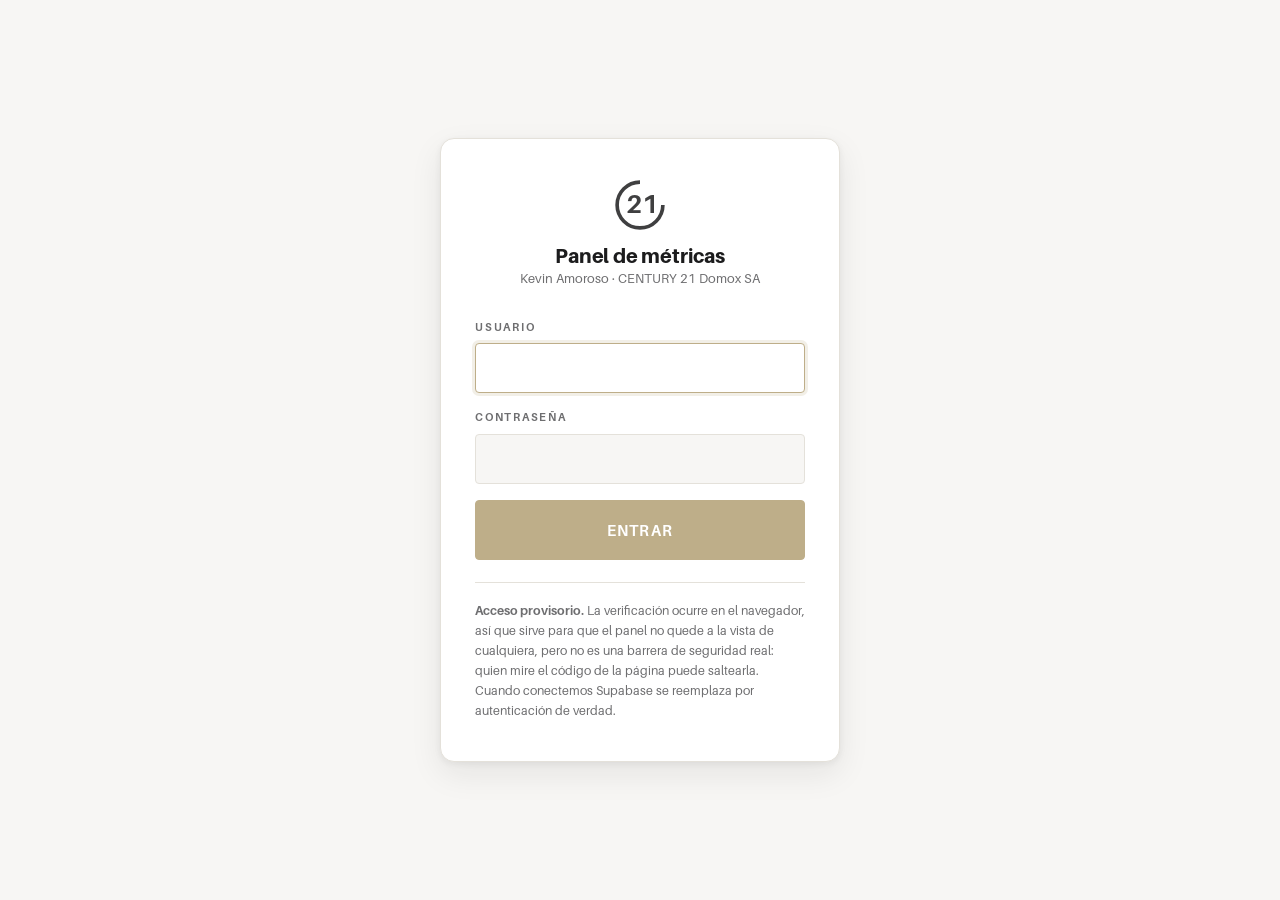
==== admin.html @ 59f3fb99 "Vaciar el catalogo y agregar el panel de metricas en la ruta admin - PROPIEDADES queda vacio, con un" ====
<!DOCTYPE html>
<html lang="es-AR">
<head>
<meta charset="utf-8">
<meta name="viewport" content="width=device-width, initial-scale=1">
<title>Panel de métricas — Kevin Amoroso | CENTURY 21 Domox</title>
<meta name="robots" content="noindex, nofollow">
<meta name="theme-color" content="#3F3F40">
<link rel="icon" href="assets/img/isotipo.svg" type="image/svg+xml">
<link rel="stylesheet" href="assets/css/styles.css">
<link rel="stylesheet" href="assets/css/admin.css">
</head>
<body class="admin">

<!-- ================================================================ ACCESO -->
<div class="acceso" id="acceso">
  <div class="acceso__caja">
    <div class="acceso__marca">
      <svg class="marca__sello" viewBox="0 0 100 100" aria-hidden="true">
        <path d="M50 6a44 44 0 1 0 44 44" fill="none" stroke="currentColor" stroke-width="7"/>
        <text x="53" y="66" font-size="50" font-weight="700" fill="currentColor" text-anchor="middle">21</text>
      </svg>
      <div>
        <h1>Panel de métricas</h1>
        <p>Kevin Amoroso · CENTURY 21 Domox SA</p>
      </div>
    </div>

    <form id="form-acceso" autocomplete="off">
      <div class="campo">
        <label for="usuario">Usuario</label>
        <input id="usuario" name="usuario" type="text" required autocomplete="username">
      </div>
      <div class="campo">
        <label for="clave">Contraseña</label>
        <input id="clave" name="clave" type="password" required autocomplete="current-password">
      </div>
      <p class="acceso__error" id="acceso-error" hidden></p>
      <button class="btn btn--bloque btn--grande" type="submit">Entrar</button>
    </form>

    <p class="acceso__nota">
      <strong>Acceso provisorio.</strong> La verificación ocurre en el navegador, así que
      sirve para que el panel no quede a la vista de cualquiera, pero no es una barrera
      de seguridad real: quien mire el código de la página puede saltearla. Cuando
      conectemos Supabase se reemplaza por autenticación de verdad.
    </p>
  </div>
</div>

<!-- ================================================================= PANEL -->
<div class="panel" id="panel">

  <div class="panel__barra">
    <div class="contenedor">
      <svg class="marca__sello" viewBox="0 0 100 100" aria-hidden="true">
        <path d="M50 6a44 44 0 1 0 44 44" fill="none" stroke="currentColor" stroke-width="7"/>
        <text x="53" y="66" font-size="50" font-weight="700" fill="currentColor" text-anchor="middle">21</text>
      </svg>
      <div class="panel__titulo">
        <span>CENTURY 21 Domox SA</span>
        Panel de métricas
      </div>

      <div class="panel__acciones">
        <select id="rango" aria-label="Período">
          <option value="7">Últimos 7 días</option>
          <option value="30" selected>Últimos 30 días</option>
          <option value="90">Últimos 90 días</option>
          <option value="0">Todo el histórico</option>
        </select>
        <button class="btn btn--linea" type="button" id="btn-refrescar">Refrescar</button>
        <button class="btn btn--linea" type="button" id="btn-csv">Exportar CSV</button>
        <button class="btn btn--oscuro" type="button" id="btn-salir">Salir</button>
      </div>
    </div>
  </div>

  <div class="contenedor panel__cuerpo">

    <div id="aviso-modo"></div>

    <div class="panel__seccion" style="margin-top:26px">
      <h2>Resumen del período</h2>
      <div class="kpis" id="kpis"></div>
    </div>

    <div class="panel__seccion">
      <h2>Visitas por día</h2>
      <div class="grafico"><div id="grafico"></div></div>
    </div>

    <div class="panel__seccion">
      <h2>Propiedades más vistas</h2>
      <div class="tabla-caja" id="tabla-propiedades"></div>
    </div>

    <div class="panel__seccion">
      <h2>Páginas más visitadas</h2>
      <div class="tabla-caja" id="tabla-paginas"></div>
    </div>

    <div class="panel__seccion">
      <h2>De dónde llegan</h2>
      <div class="tabla-caja" id="tabla-origen"></div>
    </div>

    <div class="panel__seccion">
      <h2>Últimos movimientos</h2>
      <div class="tabla-caja" id="tabla-eventos"></div>
    </div>

    <div class="panel__pie">
      <span id="pie-info">—</span>
      <button class="btn btn--linea" type="button" id="btn-borrar" style="padding:8px 14px;font-size:11px">Borrar datos locales</button>
    </div>

  </div>
</div>

<script src="assets/js/analytics.js"></script>
<script src="assets/js/admin.js"></script>
</body>
</html>
---- assets/css/styles.css ----
/* ==========================================================================
   Kevin Amoroso · CENTURY 21 Domox SA
   Sistema visual basado en el BrandBook "Identidad Visual Redes"
   Paleta: #BEAE89 (oro) · #3F3F40 (grafito) · #FFFFFF
   Tipografía: Aileron
   ========================================================================== */

/* ---------- Fuentes ---------- */
@font-face { font-family: 'Aileron'; src: url('../fonts/Aileron-Light.woff') format('woff');    font-weight: 300; font-style: normal; font-display: swap; }
@font-face { font-family: 'Aileron'; src: url('../fonts/Aileron-Regular.woff') format('woff');  font-weight: 400; font-style: normal; font-display: swap; }
@font-face { font-family: 'Aileron'; src: url('../fonts/Aileron-SemiBold.woff') format('woff'); font-weight: 600; font-style: normal; font-display: swap; }
@font-face { font-family: 'Aileron'; src: url('../fonts/Aileron-Bold.woff') format('woff');     font-weight: 700; font-style: normal; font-display: swap; }
@font-face { font-family: 'Aileron'; src: url('../fonts/Aileron-Heavy.woff') format('woff');    font-weight: 800; font-style: normal; font-display: swap; }
@font-face { font-family: 'Aileron'; src: url('../fonts/Aileron-Black.woff') format('woff');    font-weight: 900; font-style: normal; font-display: swap; }

/* ---------- Tokens ---------- */
:root {
  --oro:        #BEAE89;
  --oro-osc:    #A2916B;
  --oro-claro:  #D9CEB4;
  --oro-tinte:  #F2EDE3;
  --grafito:    #3F3F40;
  --grafito-2:  #2B2B2C;
  --tinta:      #1C1C1D;
  --gris:       #6E6E70;
  --gris-claro: #A9A9AB;
  --linea:      #E4E1DA;
  --hueso:      #F7F6F4;
  --blanco:     #FFFFFF;

  --fuente: 'Aileron', 'Helvetica Neue', Helvetica, Arial, sans-serif;

  --radio:    4px;
  --radio-md: 8px;
  --radio-lg: 14px;

  --sombra-s: 0 1px 2px rgba(28,28,29,.05), 0 2px 8px rgba(28,28,29,.05);
  --sombra-m: 0 2px 6px rgba(28,28,29,.06), 0 12px 32px rgba(28,28,29,.08);
  --sombra-l: 0 8px 20px rgba(28,28,29,.10), 0 30px 60px rgba(28,28,29,.12);

  --ancho: 1240px;
  --header-h: 84px;
  --ease: cubic-bezier(.22,.61,.36,1);
}

/* ---------- Reset ---------- */
*, *::before, *::after { box-sizing: border-box; }
* { margin: 0; }
html { -webkit-text-size-adjust: 100%; scroll-behavior: smooth; scroll-padding-top: calc(var(--header-h) + 16px); }
body {
  font-family: var(--fuente);
  font-weight: 400;
  font-size: 16px;
  line-height: 1.6;
  color: var(--grafito);
  background: var(--blanco);
  -webkit-font-smoothing: antialiased;
  text-rendering: optimizeLegibility;
}
img, svg, video { display: block; max-width: 100%; }
img { height: auto; }
a { color: inherit; text-decoration: none; }
button, input, select, textarea { font: inherit; color: inherit; }
button { background: none; border: 0; cursor: pointer; }
ul, ol { list-style: none; padding: 0; }
h1, h2, h3, h4 { line-height: 1.12; letter-spacing: -.02em; color: var(--tinta); font-weight: 800; }
:focus-visible { outline: 2px solid var(--oro-osc); outline-offset: 3px; border-radius: 2px; }
::selection { background: var(--oro); color: #fff; }

/* ---------- Utilidades ---------- */
.contenedor { width: 100%; max-width: var(--ancho); margin-inline: auto; padding-inline: 24px; }
.seccion { padding-block: clamp(64px, 8vw, 112px); }
.seccion--hueso { background: var(--hueso); }
.seccion--tinta { background: var(--grafito); color: #E9E7E2; }
.seccion--tinta h2, .seccion--tinta h3 { color: #fff; }
.centro { text-align: center; }
.oculto-visual {
  position: absolute; width: 1px; height: 1px; padding: 0; overflow: hidden;
  clip: rect(0,0,0,0); white-space: nowrap; border: 0;
}

.eyebrow {
  display: inline-flex; align-items: center; gap: 10px;
  font-size: 12px; font-weight: 700; letter-spacing: .22em; text-transform: uppercase;
  color: var(--oro-osc); margin-bottom: 18px;
}
.eyebrow::before { content: ""; width: 26px; height: 1px; background: var(--oro); }
.seccion--tinta .eyebrow { color: var(--oro); }

.titulo-seccion { font-size: clamp(30px, 4vw, 46px); font-weight: 800; }
.titulo-seccion em { font-style: normal; color: var(--oro-osc); }
.bajada { margin-top: 16px; max-width: 62ch; color: var(--gris); font-size: 17px; }
.seccion--tinta .bajada { color: #B8B5AE; }
.centro .bajada { margin-inline: auto; }

.cabecera-seccion { margin-bottom: 48px; }
.cabecera-seccion--fila { display: flex; align-items: flex-end; justify-content: space-between; gap: 32px; flex-wrap: wrap; }

/* ---------- Botones ---------- */
.btn {
  --btn-bg: var(--oro); --btn-fg: #fff; --btn-bd: var(--oro);
  display: inline-flex; align-items: center; justify-content: center; gap: 10px;
  padding: 14px 26px; border: 1px solid var(--btn-bd); background: var(--btn-bg); color: var(--btn-fg);
  font-size: 14px; font-weight: 700; letter-spacing: .08em; text-transform: uppercase;
  border-radius: var(--radio); cursor: pointer;
  transition: background .25s var(--ease), color .25s var(--ease), border-color .25s var(--ease), transform .2s var(--ease);
}
.btn:hover { transform: translateY(-2px); --btn-bg: var(--oro-osc); --btn-bd: var(--oro-osc); }
.btn:active { transform: translateY(0); }
.btn--oscuro  { --btn-bg: var(--grafito); --btn-bd: var(--grafito); }
.btn--oscuro:hover { --btn-bg: var(--tinta); --btn-bd: var(--tinta); }
.btn--linea   { --btn-bg: transparent; --btn-fg: var(--grafito); --btn-bd: var(--linea); }
.btn--linea:hover { --btn-bg: var(--grafito); --btn-fg: #fff; --btn-bd: var(--grafito); }
.btn--fantasma { --btn-bg: rgba(255,255,255,.10); --btn-fg: #fff; --btn-bd: rgba(255,255,255,.55); backdrop-filter: blur(8px); }
.btn--fantasma:hover { --btn-bg: #fff; --btn-fg: var(--tinta); --btn-bd: #fff; }
.btn--bloque { width: 100%; }
.btn--grande { padding: 17px 34px; font-size: 15px; }

.enlace-flecha {
  display: inline-flex; align-items: center; gap: 8px;
  font-size: 13px; font-weight: 700; letter-spacing: .12em; text-transform: uppercase; color: var(--oro-osc);
  border-bottom: 1px solid transparent; padding-bottom: 3px; transition: border-color .25s var(--ease), gap .25s var(--ease);
}
.enlace-flecha:hover { border-color: var(--oro); gap: 14px; }

/* ---------- Marca ---------- */
.marca { display: inline-flex; align-items: center; gap: 14px; }
.marca__sello { width: 40px; height: 40px; color: var(--grafito); flex: none; }
.marca__texto { display: grid; gap: 2px; }
.marca__c21 { font-size: 17px; font-weight: 700; letter-spacing: .22em; line-height: 1; color: var(--grafito); }
.marca__sub  { font-size: 10.5px; font-weight: 600; letter-spacing: .16em; line-height: 1; color: var(--oro-osc); text-transform: uppercase; }

/* ---------- Header ---------- */
.header {
  position: fixed; inset: 0 0 auto 0; z-index: 100; height: var(--header-h);
  display: flex; align-items: center;
  background: transparent;
  transition: background .35s var(--ease), box-shadow .35s var(--ease), height .35s var(--ease);
}
.header__inner { display: flex; align-items: center; gap: 32px; width: 100%; max-width: var(--ancho); margin-inline: auto; padding-inline: 24px; }
.header__nav { margin-left: auto; display: flex; align-items: center; gap: 34px; }
.header__nav a {
  position: relative; font-size: 14px; font-weight: 600; letter-spacing: .04em; color: var(--grafito); padding-block: 6px;
}
.header__nav a::after {
  content: ""; position: absolute; left: 0; bottom: 0; width: 100%; height: 1.5px; background: var(--oro);
  transform: scaleX(0); transform-origin: right; transition: transform .3s var(--ease);
}
.header__nav a:hover::after, .header__nav a[aria-current="page"]::after { transform: scaleX(1); transform-origin: left; }
.header__acciones { display: flex; align-items: center; gap: 14px; }

/* Estado transparente sobre hero oscuro */
.header--sobre-hero:not(.header--fijo) .marca__sello,
.header--sobre-hero:not(.header--fijo) .marca__c21,
.header--sobre-hero:not(.header--fijo) .header__nav a { color: #fff; }
.header--sobre-hero:not(.header--fijo) .marca__sub { color: var(--oro-claro); }
.header--sobre-hero:not(.header--fijo) .btn--linea { --btn-fg: #fff; --btn-bd: rgba(255,255,255,.5); }
.header--sobre-hero:not(.header--fijo) .hamburguesa span { background: #fff; }

.header--fijo { background: rgba(255,255,255,.94); backdrop-filter: blur(14px); box-shadow: 0 1px 0 var(--linea), 0 6px 28px rgba(28,28,29,.06); height: 70px; }
.header:not(.header--sobre-hero) { background: rgba(255,255,255,.94); backdrop-filter: blur(14px); box-shadow: 0 1px 0 var(--linea); }

.hamburguesa { display: none; width: 42px; height: 42px; flex-direction: column; justify-content: center; gap: 5px; padding: 0 8px; }
.hamburguesa span { display: block; height: 2px; background: var(--grafito); border-radius: 2px; transition: transform .3s var(--ease), opacity .2s; }
.hamburguesa[aria-expanded="true"] span:nth-child(1) { transform: translateY(7px) rotate(45deg); }
.hamburguesa[aria-expanded="true"] span:nth-child(2) { opacity: 0; }
.hamburguesa[aria-expanded="true"] span:nth-child(3) { transform: translateY(-7px) rotate(-45deg); }

/* ---------- Hero ---------- */
.hero { position: relative; min-height: min(92vh, 860px); display: flex; align-items: center; padding-top: var(--header-h); overflow: hidden; }
.hero__fondo { position: absolute; inset: 0; z-index: -2; }
.hero__fondo img { width: 100%; height: 100%; object-fit: cover; }
.hero::after {
  content: ""; position: absolute; inset: 0; z-index: -1;
  background: linear-gradient(100deg, rgba(28,28,29,.86) 0%, rgba(28,28,29,.68) 42%, rgba(28,28,29,.30) 100%);
}
.hero__inner { position: relative; width: 100%; padding-block: 90px 70px; }
.hero__contenido { max-width: 720px; color: #fff; }
.hero__eyebrow { color: var(--oro-claro); }
.hero__eyebrow::before { background: var(--oro-claro); }
.hero h1 { color: #fff; font-size: clamp(38px, 6vw, 68px); font-weight: 800; letter-spacing: -.03em; }
.hero h1 em { font-style: normal; color: var(--oro-claro); }
.hero__texto { margin-top: 22px; font-size: clamp(17px, 1.6vw, 20px); color: rgba(255,255,255,.84); max-width: 56ch; font-weight: 300; }
.hero__acciones { margin-top: 38px; display: flex; gap: 14px; flex-wrap: wrap; }
.hero__metricas { margin-top: 56px; display: flex; gap: 44px; flex-wrap: wrap; }
.hero__metrica strong { display: block; font-size: 32px; font-weight: 800; color: #fff; line-height: 1.1; }
.hero__metrica span { font-size: 12px; letter-spacing: .14em; text-transform: uppercase; color: rgba(255,255,255,.6); }

.hero--compacto { min-height: 0; }
.hero--compacto .hero__inner { padding-block: 96px 76px; }
.hero--compacto h1 { font-size: clamp(32px, 4.6vw, 52px); }

/* ---------- Buscador ---------- */
.buscador {
  position: relative; z-index: 5; margin-top: -60px;
  background: #fff; border: 1px solid var(--linea); border-radius: var(--radio-lg);
  box-shadow: var(--sombra-l); padding: 26px;
}
.buscador__grid { display: grid; grid-template-columns: repeat(4, 1fr) auto; gap: 16px; align-items: end; }
.campo { display: grid; gap: 7px; min-width: 0; }
.campo > label { font-size: 11px; font-weight: 700; letter-spacing: .16em; text-transform: uppercase; color: var(--gris); }
.campo select, .campo input, .campo textarea {
  width: 100%; padding: 12px 14px; background: var(--hueso);
  border: 1px solid var(--linea); border-radius: var(--radio); font-size: 15px; color: var(--tinta);
  transition: border-color .2s var(--ease), background .2s var(--ease), box-shadow .2s var(--ease);
}
.campo textarea { resize: vertical; min-height: 130px; }
.campo select {
  appearance: none; cursor: pointer; padding-right: 38px;
  background-image: url("data:image/svg+xml,%3Csvg xmlns='http://www.w3.org/2000/svg' viewBox='0 0 12 8' fill='none' stroke='%236E6E70' stroke-width='1.6'%3E%3Cpath d='M1 1.5 6 6.5l5-5'/%3E%3C/svg%3E");
  background-repeat: no-repeat; background-position: right 14px center; background-size: 12px;
}
.campo :is(select, input, textarea):focus {
  outline: none; border-color: var(--oro); background: #fff; box-shadow: 0 0 0 3px rgba(190,174,137,.20);
}
.campo--check { display: flex; align-items: flex-start; gap: 10px; }
.campo--check input { width: auto; accent-color: var(--oro-osc); margin-top: 4px; }
.campo--check label { font-size: 13px; color: var(--gris); letter-spacing: 0; text-transform: none; font-weight: 400; }

/* ---------- Grillas ---------- */
/* minmax(0,1fr) evita que el contenido con palabras largas (mails, URLs)
   estire la columna más allá del contenedor y genere scroll horizontal. */
.grilla { display: grid; gap: 28px; }
.grilla--2 { grid-template-columns: repeat(2, minmax(0, 1fr)); }
.grilla--3 { grid-template-columns: repeat(3, minmax(0, 1fr)); }
.grilla--4 { grid-template-columns: repeat(4, minmax(0, 1fr)); }

/* ---------- Tarjeta de propiedad ---------- */
.propiedad {
  display: flex; flex-direction: column; background: #fff;
  border: 1px solid var(--linea); border-radius: var(--radio-md); overflow: hidden;
  transition: transform .35s var(--ease), box-shadow .35s var(--ease), border-color .35s var(--ease);
}
.propiedad:hover { transform: translateY(-6px); box-shadow: var(--sombra-m); border-color: var(--oro-claro); }
.propiedad__media { position: relative; aspect-ratio: 4 / 3; overflow: hidden; background: var(--oro-tinte); }
.propiedad__media img { width: 100%; height: 100%; object-fit: cover; transition: transform .7s var(--ease); }
.propiedad:hover .propiedad__media img { transform: scale(1.06); }
.propiedad__etiquetas { position: absolute; top: 14px; left: 14px; display: flex; gap: 8px; flex-wrap: wrap; }
.etiqueta {
  padding: 6px 11px; font-size: 10.5px; font-weight: 700; letter-spacing: .14em; text-transform: uppercase;
  background: rgba(255,255,255,.94); color: var(--grafito); border-radius: 3px; backdrop-filter: blur(6px);
}
.etiqueta--oro    { background: var(--oro); color: #fff; }
.etiqueta--tinta  { background: var(--grafito); color: #fff; }
.propiedad__fav {
  position: absolute; top: 12px; right: 12px; width: 38px; height: 38px; display: grid; place-items: center;
  background: rgba(255,255,255,.92); border-radius: 50%; color: var(--grafito); backdrop-filter: blur(6px);
  transition: color .2s var(--ease), transform .2s var(--ease);
}
.propiedad__fav:hover { transform: scale(1.08); color: var(--oro-osc); }
.propiedad__fav[aria-pressed="true"] { color: #C0392B; }
.propiedad__fav[aria-pressed="true"] svg { fill: currentColor; }
.propiedad__cuerpo { padding: 22px; display: flex; flex-direction: column; gap: 12px; flex: 1; }
.propiedad__precio { font-size: 25px; font-weight: 800; color: var(--tinta); letter-spacing: -.02em; }
.propiedad__precio small { font-size: 13px; font-weight: 600; color: var(--gris); letter-spacing: .06em; }
.propiedad__titulo { font-size: 16.5px; font-weight: 600; line-height: 1.4; color: var(--grafito); }
.propiedad__ubicacion { display: flex; align-items: center; gap: 7px; font-size: 14px; color: var(--gris); }
.propiedad__ubicacion svg { width: 15px; height: 15px; color: var(--oro-osc); flex: none; }
.propiedad__specs {
  margin-top: auto; padding-top: 16px; border-top: 1px solid var(--linea);
  display: flex; gap: 18px; flex-wrap: wrap; font-size: 13.5px; color: var(--gris);
}
.propiedad__specs li { display: flex; align-items: center; gap: 6px; }
.propiedad__specs svg { width: 16px; height: 16px; color: var(--oro-osc); flex: none; }

/* ---------- Tarjetas genéricas ---------- */
.tarjeta { background: #fff; border: 1px solid var(--linea); border-radius: var(--radio-md); padding: 32px; height: 100%; }
.tarjeta--hueso { background: var(--hueso); }
.tarjeta__icono {
  width: 52px; height: 52px; display: grid; place-items: center; margin-bottom: 20px;
  background: var(--oro-tinte); color: var(--oro-osc); border-radius: var(--radio);
}
.tarjeta__icono svg { width: 26px; height: 26px; }
.tarjeta h3 { font-size: 19px; font-weight: 700; margin-bottom: 10px; }
.tarjeta p { color: var(--gris); font-size: 15px; }

/* Paso numerado */
.paso { position: relative; padding-left: 74px; }
.paso__n {
  position: absolute; left: 0; top: 0; width: 54px; height: 54px; display: grid; place-items: center;
  border: 1px solid var(--oro); color: var(--oro-osc); border-radius: 50%;
  font-size: 18px; font-weight: 800;
}
.paso h3 { font-size: 19px; margin-bottom: 8px; }
.paso p { color: var(--gris); font-size: 15px; }
.seccion--tinta .paso p { color: #B8B5AE; }
.seccion--tinta .paso__n { border-color: var(--oro); color: var(--oro); }

/* Categorías */
.categoria {
  display: flex; flex-direction: column; align-items: center; justify-content: center; gap: 12px;
  padding: 30px 16px; background: #fff; border: 1px solid var(--linea); border-radius: var(--radio-md);
  text-align: center; transition: all .3s var(--ease);
}
.categoria:hover { border-color: var(--oro); background: var(--oro-tinte); transform: translateY(-4px); }
.categoria svg { width: 32px; height: 32px; color: var(--oro-osc); }
.categoria span { font-size: 12px; font-weight: 700; letter-spacing: .12em; text-transform: uppercase; color: var(--grafito); }
.categoria small { font-size: 12px; color: var(--gris-claro); letter-spacing: 0; text-transform: none; }

/* Zonas */
.zona { position: relative; display: block; border-radius: var(--radio-md); overflow: hidden; aspect-ratio: 3 / 4; }
.zona img { width: 100%; height: 100%; object-fit: cover; transition: transform .8s var(--ease); }
.zona:hover img { transform: scale(1.07); }
.zona::after { content: ""; position: absolute; inset: 0; background: linear-gradient(to top, rgba(28,28,29,.82) 0%, rgba(28,28,29,.10) 55%, transparent 100%); }
.zona__texto { position: absolute; left: 20px; right: 20px; bottom: 20px; z-index: 2; color: #fff; }
.zona__texto strong { display: block; font-size: 19px; font-weight: 700; }
.zona__texto span { font-size: 13px; color: rgba(255,255,255,.72); }

/* Estadísticas */
.stat { padding: 28px; background: #fff; border: 1px solid var(--linea); border-radius: var(--radio-md); }
.stat strong { display: block; font-size: clamp(30px, 3.4vw, 42px); font-weight: 800; color: var(--tinta); letter-spacing: -.03em; line-height: 1.05; }
.stat span { display: block; margin-top: 8px; font-size: 13px; font-weight: 600; letter-spacing: .1em; text-transform: uppercase; color: var(--grafito); }
.stat small { display: block; margin-top: 6px; font-size: 13px; color: var(--gris); }
.stat small.sube { color: #2E7D4F; font-weight: 600; }

/* ---------- Perfil del asesor ---------- */
.perfil { display: grid; grid-template-columns: minmax(0,.85fr) minmax(0,1fr); gap: clamp(36px, 6vw, 80px); align-items: center; }
.perfil__foto { position: relative; }
.perfil__foto img { width: 100%; aspect-ratio: 4 / 5; object-fit: cover; border-radius: var(--radio-md); }
.perfil__foto::before {
  content: ""; position: absolute; inset: 22px -22px -22px 22px; border: 1px solid var(--oro); border-radius: var(--radio-md); z-index: -1;
}
.perfil__firma { margin-top: 26px; display: flex; align-items: center; gap: 16px; padding-top: 26px; border-top: 1px solid var(--linea); }
.perfil__firma .marca__sello { width: 46px; height: 46px; color: var(--oro-osc); }
.perfil__firma p { font-size: 14px; color: var(--gris); }
.perfil__firma strong { display: block; color: var(--tinta); font-size: 15px; }
.lista-check { display: grid; gap: 14px; margin-top: 28px; }
.lista-check li { display: flex; gap: 12px; align-items: flex-start; font-size: 15.5px; color: var(--gris); }
.lista-check svg { width: 20px; height: 20px; color: var(--oro-osc); flex: none; margin-top: 2px; }

/* ---------- Testimonios ---------- */
.testimonio { background: #fff; border: 1px solid var(--linea); border-radius: var(--radio-md); padding: 32px; height: 100%; display: flex; flex-direction: column; gap: 18px; }
.testimonio__estrellas { display: flex; gap: 3px; color: var(--oro); }
.testimonio__estrellas svg { width: 17px; height: 17px; }
.testimonio blockquote { font-size: 16px; line-height: 1.65; color: var(--grafito); flex: 1; }
.testimonio figcaption { display: flex; align-items: center; gap: 12px; padding-top: 18px; border-top: 1px solid var(--linea); }
.avatar { width: 44px; height: 44px; border-radius: 50%; background: var(--oro-tinte); color: var(--oro-osc); display: grid; place-items: center; font-weight: 800; font-size: 15px; flex: none; }
.testimonio figcaption strong { display: block; font-size: 15px; color: var(--tinta); }
.testimonio figcaption span { font-size: 13px; color: var(--gris); }

/* ---------- Franja CTA ---------- */
.franja { position: relative; overflow: hidden; background: var(--oro); color: #fff; }
.franja__asterisco { position: absolute; color: rgba(255,255,255,.14); width: 300px; height: 300px; right: -70px; top: -70px; }
.franja__asterisco--2 { right: auto; top: auto; left: -90px; bottom: -110px; width: 260px; height: 260px; }
.franja .contenedor { position: relative; z-index: 2; }
.franja h2 { color: #fff; font-size: clamp(28px, 3.6vw, 42px); }
.franja p { color: rgba(255,255,255,.9); margin-top: 14px; font-size: 17px; max-width: 58ch; }
.franja .btn--fantasma { --btn-bg: #fff; --btn-fg: var(--oro-osc); --btn-bd: #fff; }
.franja .btn--fantasma:hover { --btn-bg: var(--grafito); --btn-fg: #fff; --btn-bd: var(--grafito); }

/* ---------- Formularios / contacto ---------- */
.form-grid { display: grid; grid-template-columns: repeat(2, 1fr); gap: 20px; }
.form-grid .ancho-total { grid-column: 1 / -1; }
.aviso-form {
  margin-top: 18px; padding: 14px 18px; border-radius: var(--radio); font-size: 14.5px;
  background: var(--oro-tinte); color: var(--grafito); border: 1px solid var(--oro-claro);
}
.aviso-form[hidden] { display: none; }

.contacto-panel { background: var(--hueso); border: 1px solid var(--linea); border-radius: var(--radio-md); padding: 34px; }
.dato { display: flex; gap: 16px; padding-block: 18px; border-bottom: 1px solid var(--linea); }
.dato:last-child { border-bottom: 0; }
.dato__icono { width: 42px; height: 42px; flex: none; display: grid; place-items: center; background: #fff; border: 1px solid var(--linea); border-radius: var(--radio); color: var(--oro-osc); }
.dato__icono svg { width: 19px; height: 19px; }
.dato strong { display: block; font-size: 12px; font-weight: 700; letter-spacing: .14em; text-transform: uppercase; color: var(--gris); margin-bottom: 3px; }
.dato > div { min-width: 0; }
.dato a, .dato p { font-size: 16px; color: var(--tinta); overflow-wrap: anywhere; }
.dato a:hover { color: var(--oro-osc); }

/* ---------- Listado / filtros ---------- */
.listado { display: grid; grid-template-columns: 300px minmax(0, 1fr); gap: 40px; align-items: start; }
.filtros { position: sticky; top: calc(var(--header-h) + 20px); background: #fff; border: 1px solid var(--linea); border-radius: var(--radio-md); padding: 26px; display: grid; gap: 20px; }
.filtros__titulo { display: flex; align-items: center; justify-content: space-between; }
.filtros__titulo h2 { font-size: 17px; }
.filtros__reset { font-size: 12.5px; color: var(--oro-osc); font-weight: 600; text-decoration: underline; text-underline-offset: 3px; }
.rango { display: grid; grid-template-columns: 1fr 1fr; gap: 10px; }
.chips { display: flex; gap: 8px; flex-wrap: wrap; }
.chip {
  padding: 8px 14px; border: 1px solid var(--linea); border-radius: 999px; font-size: 13px; font-weight: 600;
  color: var(--gris); background: #fff; transition: all .2s var(--ease);
}
.chip:hover { border-color: var(--oro); color: var(--oro-osc); }
.chip[aria-pressed="true"] { background: var(--grafito); border-color: var(--grafito); color: #fff; }

.listado__barra { display: flex; align-items: center; justify-content: space-between; gap: 20px; flex-wrap: wrap; margin-bottom: 26px; }
.listado__conteo { font-size: 15px; color: var(--gris); }
.listado__conteo strong { color: var(--tinta); font-weight: 700; }
.listado__orden { display: flex; align-items: center; gap: 10px; font-size: 13px; color: var(--gris); }
.listado__orden select { padding: 9px 34px 9px 12px; font-size: 14px; }
.sin-resultados { padding: 70px 24px; text-align: center; border: 1px dashed var(--linea); border-radius: var(--radio-md); background: var(--hueso); }
.sin-resultados h3 { font-size: 20px; margin-bottom: 10px; }
.sin-resultados p { color: var(--gris); margin-bottom: 22px; }
.btn-filtros-movil { display: none; }

/* ---------- Detalle de propiedad ---------- */
.galeria { display: grid; grid-template-columns: 2fr 1fr; gap: 12px; border-radius: var(--radio-md); overflow: hidden; }
.galeria__principal { aspect-ratio: 16 / 11; }
.galeria__lado { display: grid; gap: 12px; grid-template-rows: 1fr 1fr; }
.galeria img { width: 100%; height: 100%; object-fit: cover; cursor: zoom-in; transition: opacity .3s var(--ease); }
.galeria img:hover { opacity: .9; }
.galeria__lado > div { position: relative; overflow: hidden; }
.galeria__mas {
  position: absolute; inset: 0; display: grid; place-items: center; background: rgba(28,28,29,.55);
  color: #fff; font-size: 14px; font-weight: 700; letter-spacing: .1em; text-transform: uppercase;
}

.detalle { display: grid; grid-template-columns: minmax(0,1fr) 380px; gap: 48px; align-items: start; }
.detalle__ficha { display: grid; grid-template-columns: repeat(auto-fit, minmax(140px, 1fr)); gap: 1px; background: var(--linea); border: 1px solid var(--linea); border-radius: var(--radio-md); overflow: hidden; }
.detalle__ficha div { background: #fff; padding: 20px; }
.detalle__ficha strong { display: block; font-size: 11px; font-weight: 700; letter-spacing: .14em; text-transform: uppercase; color: var(--gris); margin-bottom: 6px; }
.detalle__ficha span { font-size: 17px; font-weight: 600; color: var(--tinta); }
.detalle__bloque { padding-top: 40px; margin-top: 40px; border-top: 1px solid var(--linea); }
.detalle__bloque h2 { font-size: 22px; margin-bottom: 18px; }
.detalle__bloque p { color: var(--gris); font-size: 16px; }
.detalle__bloque p + p { margin-top: 14px; }
.amenities { display: grid; grid-template-columns: repeat(auto-fill, minmax(220px, 1fr)); gap: 14px; }
.amenities li { display: flex; gap: 10px; align-items: center; font-size: 15px; color: var(--grafito); }
.amenities svg { width: 18px; height: 18px; color: var(--oro-osc); flex: none; }
.aside-contacto { position: sticky; top: calc(var(--header-h) + 20px); border: 1px solid var(--linea); border-radius: var(--radio-md); overflow: hidden; }
.aside-contacto__cab { background: var(--grafito); color: #fff; padding: 26px; }
.aside-contacto__cab .precio { font-size: 30px; font-weight: 800; color: #fff; letter-spacing: -.02em; }
.aside-contacto__cab .ref { font-size: 12px; letter-spacing: .14em; text-transform: uppercase; color: var(--oro-claro); margin-top: 4px; }
.aside-contacto__cuerpo { padding: 26px; background: #fff; display: grid; gap: 16px; }
.asesor-mini { display: flex; align-items: center; gap: 14px; padding-bottom: 18px; border-bottom: 1px solid var(--linea); }
.asesor-mini img { width: 56px; height: 56px; border-radius: 50%; object-fit: cover; flex: none; }
.asesor-mini strong { display: block; font-size: 15.5px; color: var(--tinta); }
.asesor-mini span { font-size: 13px; color: var(--gris); }
.mapa-embed { border: 1px solid var(--linea); border-radius: var(--radio-md); overflow: hidden; }
.mapa-embed iframe { display: block; width: 100%; height: 380px; border: 0; filter: grayscale(.35) contrast(1.05); }

/* ---------- Lightbox ---------- */
.lightbox { position: fixed; inset: 0; z-index: 200; background: rgba(20,20,21,.94); display: grid; place-items: center; padding: 5vh 5vw; }
.lightbox[hidden] { display: none; }
.lightbox img { max-width: 100%; max-height: 90vh; object-fit: contain; border-radius: var(--radio); }
.lightbox__cerrar { position: absolute; top: 24px; right: 28px; color: #fff; font-size: 34px; line-height: 1; }
.lightbox__nav { position: absolute; top: 50%; transform: translateY(-50%); color: #fff; font-size: 44px; padding: 10px 18px; opacity: .7; }
.lightbox__nav:hover { opacity: 1; }
.lightbox__nav--prev { left: 12px; }
.lightbox__nav--next { right: 12px; }
.lightbox__contador { position: absolute; bottom: 24px; left: 50%; transform: translateX(-50%); color: rgba(255,255,255,.75); font-size: 13px; letter-spacing: .14em; }

/* ---------- FAQ ---------- */
.faq { border-top: 1px solid var(--linea); }
.faq__item { border-bottom: 1px solid var(--linea); }
.faq__pregunta {
  width: 100%; display: flex; align-items: center; justify-content: space-between; gap: 24px;
  padding: 24px 0; text-align: left; font-size: 17px; font-weight: 600; color: var(--tinta);
}
.faq__pregunta i { font-style: normal; color: var(--oro-osc); font-size: 24px; line-height: 1; transition: transform .3s var(--ease); flex: none; }
.faq__pregunta[aria-expanded="true"] i { transform: rotate(45deg); }
.faq__respuesta { display: grid; grid-template-rows: 0fr; transition: grid-template-rows .35s var(--ease); }
.faq__respuesta > div { overflow: hidden; }
.faq__pregunta[aria-expanded="true"] + .faq__respuesta { grid-template-rows: 1fr; }
.faq__respuesta p { padding-bottom: 24px; color: var(--gris); font-size: 15.5px; max-width: 78ch; }

/* ---------- Footer ---------- */
.footer { background: var(--grafito-2); color: #B8B5AE; padding-block: 72px 0; }
.footer__top { display: grid; grid-template-columns: 1.6fr 1fr 1fr 1.4fr; gap: 44px; padding-bottom: 52px; }
.footer .marca__sello, .footer .marca__c21 { color: #fff; }
.footer .marca__sub { color: var(--oro); }
.footer p { font-size: 14.5px; line-height: 1.7; }
.footer h4 { color: #fff; font-size: 12px; font-weight: 700; letter-spacing: .18em; text-transform: uppercase; margin-bottom: 18px; }
.footer li + li { margin-top: 11px; }
.footer a { font-size: 14.5px; transition: color .2s var(--ease); }
.footer a:hover { color: var(--oro); }
.footer__desc { margin-top: 22px; max-width: 38ch; }
.redes { display: flex; gap: 10px; margin-top: 26px; }
.redes a { width: 40px; height: 40px; display: grid; place-items: center; border: 1px solid rgba(255,255,255,.16); border-radius: var(--radio); color: #fff; transition: all .25s var(--ease); }
.redes a:hover { background: var(--oro); border-color: var(--oro); transform: translateY(-3px); }
.redes svg { width: 17px; height: 17px; }
.footer__bottom {
  display: flex; align-items: center; justify-content: space-between; gap: 20px; flex-wrap: wrap;
  padding-block: 26px; border-top: 1px solid rgba(255,255,255,.10); font-size: 13px; color: #86847F;
}

/* ---------- WhatsApp flotante ---------- */
.wa-flotante {
  position: fixed; right: 22px; bottom: 22px; z-index: 90;
  width: 56px; height: 56px; display: grid; place-items: center;
  background: #25D366; color: #fff; border-radius: 50%; box-shadow: 0 8px 24px rgba(37,211,102,.4);
  transition: transform .25s var(--ease);
}
.wa-flotante:hover { transform: scale(1.08); }
.wa-flotante svg { width: 28px; height: 28px; }

/* ---------- Animación de entrada ---------- */
.reveal { opacity: 0; transform: translateY(24px); transition: opacity .7s var(--ease), transform .7s var(--ease); }
.reveal.visible { opacity: 1; transform: none; }

/* Revelado con máscara para títulos: el texto "sube" desde su propia línea base */
.reveal-mask { opacity: 0; clip-path: inset(0 0 105% 0); transform: translateY(14px); }
.reveal-mask.visible {
  opacity: 1; clip-path: inset(-20% -20% -20% -20%); transform: none;
  transition: opacity .8s var(--ease), clip-path .95s var(--ease), transform .95s var(--ease);
}

/* ==========================================================================
   PANTALLA DE CARGA
   ========================================================================== */
html.cargando, html.cargando body { overflow: hidden; }

.precarga {
  position: fixed; inset: 0; z-index: 999;
  display: grid; place-items: center; gap: 0;
  background: var(--hueso);
  transition: opacity .65s var(--ease), visibility .65s var(--ease);
}
.precarga::before {
  content: ""; position: absolute; inset: 0;
  background:
    radial-gradient(60% 50% at 50% 42%, rgba(190,174,137,.16), transparent 70%);
}
.precarga.oculta { opacity: 0; visibility: hidden; }

.precarga__caja { position: relative; display: grid; justify-items: center; gap: 26px; }

.precarga__anillo { position: relative; width: 176px; height: 176px; }
/* Sólo el SVG del anillo se gira, para que el progreso arranque a las 12.
   Con selector descendente también giraba el sello del logo que va adentro. */
.precarga__anillo > svg { width: 100%; height: 100%; transform: rotate(-90deg); }
.precarga__pista  { fill: none; stroke: var(--oro-claro); stroke-width: 3; opacity: .45; }
.precarga__arco   {
  fill: none; stroke: var(--oro); stroke-width: 3; stroke-linecap: round;
  stroke-dasharray: 339.29; stroke-dashoffset: 339.29;
  transition: stroke-dashoffset .25s linear;
}
.precarga__centro {
  position: absolute; inset: 0; display: grid; place-content: center; justify-items: center; gap: 10px;
}
.precarga__sello { width: 54px; height: 54px; color: var(--grafito); }
.precarga__pct {
  font-size: 21px; font-weight: 800; color: var(--grafito); letter-spacing: -.01em;
  font-variant-numeric: tabular-nums;
}
.precarga__pct span { font-size: 13px; font-weight: 600; color: var(--oro-osc); }

.precarga__marca { display: grid; justify-items: center; gap: 5px; text-align: center; }
.precarga__c21 { font-size: 15px; font-weight: 700; letter-spacing: .28em; color: var(--grafito); }
.precarga__sub { font-size: 10px; font-weight: 600; letter-spacing: .2em; color: var(--oro-osc); text-transform: uppercase; }

.precarga__estado {
  display: flex; align-items: center; gap: 3px;
  font-size: 11px; font-weight: 700; letter-spacing: .34em; text-transform: uppercase; color: var(--gris);
}
.precarga__estado b { font-weight: 700; animation: latir 1.4s infinite; }
.precarga__estado b:nth-child(2) { animation-delay: .18s; }
.precarga__estado b:nth-child(3) { animation-delay: .36s; }

@keyframes latir { 0%, 60%, 100% { opacity: .25; } 30% { opacity: 1; } }

/* ---------- Transición entre páginas ---------- */
.transicion {
  position: fixed; inset: 0; z-index: 998; background: var(--hueso);
  opacity: 0; visibility: hidden; transition: opacity .38s var(--ease), visibility .38s var(--ease);
}
html.saliendo .transicion { opacity: 1; visibility: visible; }

/* Entrada suave del contenido después de la precarga */
html.listo main, html.listo .header, html.listo .footer { animation: entrarSuave .7s var(--ease) both; }
html.listo .header { animation-delay: .05s; }
@keyframes entrarSuave { from { opacity: 0; transform: translateY(14px); } to { opacity: 1; transform: none; } }

/* ==========================================================================
   MICROINTERACCIONES
   ========================================================================== */

/* Barra de progreso de lectura */
.progreso-scroll {
  position: fixed; top: 0; left: 0; z-index: 101; height: 3px; width: 0;
  background: linear-gradient(90deg, var(--oro-claro), var(--oro-osc));
  transition: width .12s linear;
}

/* Destello sobre los botones */
.btn { position: relative; overflow: hidden; isolation: isolate; }
.btn::after {
  content: ""; position: absolute; inset: 0; z-index: -1; pointer-events: none;
  background: linear-gradient(115deg, transparent 32%, rgba(255,255,255,.30) 46%, transparent 62%);
  transform: translateX(-130%); transition: transform .75s var(--ease);
}
.btn:hover::after { transform: translateX(130%); }

/* Aparición progresiva de imágenes */
img[data-fade] {
  opacity: 0; filter: blur(14px); transform: scale(1.035);
  transition: opacity .8s var(--ease), filter .8s var(--ease), transform .9s var(--ease);
}
img[data-fade].cargada { opacity: 1; filter: none; transform: none; }

/* Volver arriba */
.subir {
  position: fixed; right: 22px; bottom: 88px; z-index: 89;
  width: 46px; height: 46px; display: grid; place-items: center;
  background: var(--grafito); color: #fff; border-radius: 50%;
  box-shadow: var(--sombra-m);
  opacity: 0; visibility: hidden; transform: translateY(10px);
  transition: opacity .3s var(--ease), visibility .3s var(--ease), transform .3s var(--ease), background .25s var(--ease);
}
.subir.visible { opacity: 1; visibility: visible; transform: none; }
.subir:hover { background: var(--oro-osc); transform: translateY(-3px); }
.subir svg { width: 20px; height: 20px; }

/* Indicador de scroll en el hero */
.hero__hint {
  position: absolute; left: 50%; bottom: 30px; transform: translateX(-50%);
  display: grid; justify-items: center; gap: 9px; z-index: 3;
  font-size: 10px; font-weight: 700; letter-spacing: .3em; text-transform: uppercase;
  color: rgba(255,255,255,.62);
}
.hero__hint i { display: block; width: 1px; height: 42px; background: linear-gradient(to bottom, rgba(255,255,255,.7), transparent); position: relative; overflow: hidden; }
.hero__hint i::after { content: ""; position: absolute; inset: 0; background: var(--oro-claro); animation: bajar 2.1s var(--ease) infinite; }
@keyframes bajar { 0% { transform: translateY(-100%); } 60%, 100% { transform: translateY(100%); } }

/* Parallax del hero (lo mueve el JS) */
.hero__fondo { will-change: transform; }

/* Cinta con el asterisco de marca */
.cinta { background: var(--grafito); color: #fff; overflow: hidden; padding-block: 20px; }
.cinta__pista { display: flex; align-items: center; gap: 42px; width: max-content; animation: desplazar 38s linear infinite; }
.cinta:hover .cinta__pista { animation-play-state: paused; }
.cinta__item { display: flex; align-items: center; gap: 42px; font-size: 14px; font-weight: 600; letter-spacing: .22em; text-transform: uppercase; white-space: nowrap; }
.cinta__item svg { width: 16px; height: 16px; color: var(--oro); flex: none; }
@keyframes desplazar { to { transform: translateX(-50%); } }

/* Números que cuentan */
[data-contador] { font-variant-numeric: tabular-nums; }

/* Realce al pasar el mouse por las tarjetas de estadística */
.stat { transition: transform .3s var(--ease), border-color .3s var(--ease), box-shadow .3s var(--ease); }
.stat:hover { transform: translateY(-4px); border-color: var(--oro-claro); box-shadow: var(--sombra-s); }

/* ---------- Catálogo todavía sin publicaciones ---------- */
/* main.js pone la clase en <html> cuando PROPIEDADES está vacío, para que las
   secciones que dependen del catálogo no queden mostrando ceros. */
html.sin-propiedades [data-oculto-sin-propiedades] { display: none !important; }

.catalogo-vacio {
  grid-column: 1 / -1;
  display: grid; justify-items: center; gap: 16px; text-align: center;
  padding: clamp(48px, 7vw, 84px) 28px;
  background: var(--hueso); border: 1px dashed var(--oro-claro); border-radius: var(--radio-md);
}
.catalogo-vacio__sello { width: 54px; height: 54px; color: var(--oro); }
.catalogo-vacio h3 { font-size: clamp(20px, 2.4vw, 26px); }
.catalogo-vacio p { max-width: 56ch; color: var(--gris); font-size: 16px; }
.catalogo-vacio__acciones { display: flex; gap: 12px; flex-wrap: wrap; justify-content: center; margin-top: 8px; }

/* ---------- Migas ---------- */
.migas { display: flex; gap: 8px; flex-wrap: wrap; font-size: 13px; color: var(--gris); padding-block: 22px; }
.migas a:hover { color: var(--oro-osc); }
.migas span { color: var(--gris-claro); }

/* ==========================================================================
   Responsive
   ========================================================================== */
@media (max-width: 1080px) {
  .grilla--4 { grid-template-columns: repeat(2, minmax(0, 1fr)); }
  .buscador__grid { grid-template-columns: repeat(2, minmax(0, 1fr)); }
  .buscador__grid .btn { grid-column: 1 / -1; }
  .listado { grid-template-columns: 1fr; }
  .filtros { position: static; }
  .detalle { grid-template-columns: 1fr; }
  .aside-contacto { position: static; }
  .footer__top { grid-template-columns: 1fr 1fr; }
}

@media (max-width: 860px) {
  :root { --header-h: 72px; }
  .hamburguesa { display: flex; }
  .header__nav {
    position: fixed; inset: var(--header-h) 0 auto 0; flex-direction: column; align-items: stretch; gap: 0;
    background: #fff; padding: 12px 24px 26px; box-shadow: var(--sombra-m);
    transform: translateY(-12px); opacity: 0; pointer-events: none; transition: opacity .25s var(--ease), transform .25s var(--ease);
    max-height: calc(100vh - var(--header-h)); overflow-y: auto;
  }
  .header__nav[data-abierto="true"] { transform: none; opacity: 1; pointer-events: auto; }
  .header__nav a { color: var(--grafito) !important; padding: 15px 0; border-bottom: 1px solid var(--linea); font-size: 16px; }
  .header__nav a::after { display: none; }
  .header__nav .btn { margin-top: 18px; --btn-bg: var(--oro) !important; --btn-fg: #fff !important; --btn-bd: var(--oro) !important; }
  .header__acciones { display: none; }
  .grilla--3, .grilla--2 { grid-template-columns: minmax(0, 1fr); }
  .perfil { grid-template-columns: 1fr; }
  .perfil__foto::before { display: none; }
  .form-grid { grid-template-columns: 1fr; }
  .galeria { grid-template-columns: 1fr; }
  .galeria__lado { grid-template-rows: none; grid-template-columns: 1fr 1fr; }
  .cabecera-seccion--fila { flex-direction: column; align-items: flex-start; }
  .hero__metricas { gap: 28px; }
  .hero__metrica strong { font-size: 26px; }
  .btn-filtros-movil { display: inline-flex; }
  .filtros[data-movil="cerrado"] { display: none; }
}

@media (max-width: 620px) {
  .grilla--4 { grid-template-columns: minmax(0, 1fr); }
  .buscador { margin-top: -34px; padding: 20px; }
  .buscador__grid { grid-template-columns: minmax(0, 1fr); }
  .footer__top { grid-template-columns: 1fr; gap: 34px; }
  .grilla--categorias { grid-template-columns: repeat(2, minmax(0, 1fr)) !important; }
  .grilla--zonas { grid-template-columns: repeat(2, minmax(0, 1fr)) !important; }
  .contenedor { padding-inline: 20px; }
  .tarjeta { padding: 26px; }
  .paso { padding-left: 0; padding-top: 66px; }
}

@media (max-width: 620px) {
  .precarga__anillo { width: 148px; height: 148px; }
  .subir { right: 18px; bottom: 84px; width: 42px; height: 42px; }
  .wa-flotante { right: 18px; bottom: 18px; }
  .cinta__pista, .cinta__item { gap: 28px; }
  .cinta__item { font-size: 12px; }
}

@media (prefers-reduced-motion: reduce) {
  *, *::before, *::after { animation-duration: .01ms !important; transition-duration: .01ms !important; scroll-behavior: auto !important; }
  .reveal { opacity: 1; transform: none; }
  .reveal-mask { opacity: 1; clip-path: none; transform: none; }
  img[data-fade] { opacity: 1; filter: none; transform: none; }
  .cinta__pista { animation: none; }
  html.listo main, html.listo .header, html.listo .footer { animation: none; }
}

@media print {
  .header, .footer, .wa-flotante, .btn, .buscador { display: none !important; }
}
---- assets/css/admin.css ----
/* ==========================================================================
   admin.css — Panel de métricas
   Usa los mismos tokens de marca definidos en styles.css
   ========================================================================== */

body.admin { background: var(--hueso); }

/* ---------- Acceso ---------- */
.acceso {
  min-height: 100vh; display: grid; place-items: center; padding: 24px;
  background: var(--hueso);
}
.acceso__caja {
  width: 100%; max-width: 400px; background: #fff; border: 1px solid var(--linea);
  border-radius: var(--radio-lg); padding: 40px 34px; box-shadow: var(--sombra-m);
}
.acceso__marca { display: grid; justify-items: center; gap: 14px; margin-bottom: 30px; text-align: center; }
.acceso__marca .marca__sello { width: 52px; height: 52px; color: var(--grafito); }
.acceso__marca h1 { font-size: 20px; letter-spacing: -.01em; }
.acceso__marca p { font-size: 13px; color: var(--gris); }
.acceso form { display: grid; gap: 16px; }
.acceso__error {
  font-size: 14px; color: #B3261E; background: #FDECEA; border: 1px solid #F5C6C2;
  border-radius: var(--radio); padding: 11px 14px;
}
.acceso__error[hidden] { display: none; }
.acceso__nota {
  margin-top: 22px; padding-top: 18px; border-top: 1px solid var(--linea);
  font-size: 12.5px; color: var(--gris); line-height: 1.6;
}

/* ---------- Estructura del panel ---------- */
.panel { display: none; }
.panel.activo { display: block; }

.panel__barra {
  position: sticky; top: 0; z-index: 20; background: rgba(255,255,255,.95);
  backdrop-filter: blur(12px); border-bottom: 1px solid var(--linea);
}
.panel__barra .contenedor {
  display: flex; align-items: center; gap: 20px; flex-wrap: wrap; padding-block: 16px;
}
.panel__barra .marca__sello { width: 34px; height: 34px; color: var(--grafito); }
.panel__titulo { font-size: 16px; font-weight: 700; }
.panel__titulo span { display: block; font-size: 11px; font-weight: 600; letter-spacing: .16em; text-transform: uppercase; color: var(--oro-osc); }
.panel__acciones { margin-left: auto; display: flex; align-items: center; gap: 10px; flex-wrap: wrap; }
.panel__acciones .btn { padding: 10px 18px; font-size: 12px; }
.panel__acciones select { padding: 10px 34px 10px 12px; font-size: 14px; }

.panel__cuerpo { padding-block: 34px 80px; }
.panel__seccion { margin-top: 40px; }
.panel__seccion > h2 {
  font-size: 12px; font-weight: 700; letter-spacing: .18em; text-transform: uppercase;
  color: var(--gris); margin-bottom: 18px;
}

/* ---------- Aviso de modo ---------- */
.aviso-modo {
  display: flex; gap: 14px; align-items: flex-start;
  background: var(--oro-tinte); border: 1px solid var(--oro-claro);
  border-radius: var(--radio-md); padding: 18px 20px; margin-bottom: 8px;
}
.aviso-modo svg { width: 20px; height: 20px; color: var(--oro-osc); flex: none; margin-top: 2px; }
.aviso-modo p { font-size: 14px; color: var(--grafito); line-height: 1.6; }
.aviso-modo strong { color: var(--tinta); }
.aviso-modo code {
  background: #fff; border: 1px solid var(--oro-claro); border-radius: 3px;
  padding: 1px 6px; font-size: 13px;
}
.aviso-modo--error { background: #FDECEA; border-color: #F5C6C2; }
.aviso-modo--error svg { color: #B3261E; }

/* ---------- Tarjetas de indicador ---------- */
.kpis { display: grid; grid-template-columns: repeat(auto-fit, minmax(190px, 1fr)); gap: 16px; }
.kpi {
  background: #fff; border: 1px solid var(--linea); border-radius: var(--radio-md);
  padding: 22px; transition: border-color .25s var(--ease), transform .25s var(--ease);
}
.kpi:hover { border-color: var(--oro-claro); transform: translateY(-2px); }
.kpi__cab { display: flex; align-items: center; gap: 9px; margin-bottom: 12px; }
.kpi__cab svg { width: 17px; height: 17px; color: var(--oro-osc); flex: none; }
.kpi__cab span { font-size: 11px; font-weight: 700; letter-spacing: .13em; text-transform: uppercase; color: var(--gris); }
.kpi strong { display: block; font-size: 34px; font-weight: 800; color: var(--tinta); letter-spacing: -.03em; line-height: 1; font-variant-numeric: tabular-nums; }
.kpi small { display: block; margin-top: 8px; font-size: 12.5px; color: var(--gris-claro); }

/* ---------- Gráfico de barras ---------- */
.grafico {
  background: #fff; border: 1px solid var(--linea); border-radius: var(--radio-md); padding: 26px;
}
.grafico__barras { display: flex; align-items: flex-end; gap: 5px; height: 190px; }
.grafico__col { flex: 1; display: flex; flex-direction: column; justify-content: flex-end; gap: 7px; min-width: 0; position: relative; }
.grafico__barra {
  background: linear-gradient(to top, var(--oro-osc), var(--oro-claro));
  border-radius: 3px 3px 0 0; min-height: 3px;
  transition: height .5s var(--ease), filter .2s var(--ease);
}
.grafico__col:hover .grafico__barra { filter: brightness(1.12); }
.grafico__col > span {
  font-size: 10px; color: var(--gris-claro); text-align: center; white-space: nowrap;
  overflow: hidden; text-overflow: ellipsis;
}
.grafico__col::after {
  content: attr(data-valor); position: absolute; bottom: 100%; left: 50%; transform: translate(-50%, -6px);
  background: var(--grafito); color: #fff; font-size: 11px; padding: 4px 8px; border-radius: 3px;
  opacity: 0; pointer-events: none; transition: opacity .2s var(--ease); white-space: nowrap;
}
.grafico__col:hover::after { opacity: 1; }
.grafico__vacio { display: grid; place-items: center; height: 190px; color: var(--gris-claro); font-size: 14px; }

/* ---------- Tablas ---------- */
.tabla-caja {
  background: #fff; border: 1px solid var(--linea); border-radius: var(--radio-md);
  overflow-x: auto;
}
table.tabla { width: 100%; border-collapse: collapse; min-width: 480px; }
table.tabla th, table.tabla td { padding: 14px 18px; text-align: left; border-bottom: 1px solid var(--linea); }
table.tabla th {
  font-size: 11px; font-weight: 700; letter-spacing: .13em; text-transform: uppercase;
  color: var(--gris); background: var(--hueso); position: sticky; top: 0;
}
table.tabla td { font-size: 14.5px; color: var(--grafito); }
table.tabla tr:last-child td { border-bottom: 0; }
table.tabla tbody tr:hover td { background: var(--oro-tinte); }
table.tabla .num { text-align: right; font-variant-numeric: tabular-nums; font-weight: 600; color: var(--tinta); }
table.tabla .ref { font-size: 12.5px; color: var(--gris-claro); }
.tabla-vacia { padding: 44px 20px; text-align: center; color: var(--gris-claro); font-size: 14px; }

.barra-prop { display: block; height: 4px; background: var(--oro); border-radius: 2px; margin-top: 6px; min-width: 2px; }

.pastilla {
  display: inline-block; padding: 3px 9px; border-radius: 999px; font-size: 11px;
  font-weight: 700; letter-spacing: .07em; text-transform: uppercase;
  background: var(--oro-tinte); color: var(--oro-osc);
}
.pastilla--wa   { background: #E4F7EA; color: #1B7A42; }
.pastilla--form { background: #E7EEF9; color: #2C5AA0; }
.pastilla--ver  { background: #F1EEE7; color: #7A6A46; }

.panel__pie {
  margin-top: 50px; padding-top: 22px; border-top: 1px solid var(--linea);
  font-size: 13px; color: var(--gris-claro); display: flex; justify-content: space-between; gap: 16px; flex-wrap: wrap;
}

@media (max-width: 620px) {
  .panel__barra .contenedor { padding-block: 12px; }
  .panel__acciones { width: 100%; }
  .panel__acciones select, .panel__acciones .btn { flex: 1; }
  .kpi strong { font-size: 28px; }
  .grafico { padding: 18px; }
}
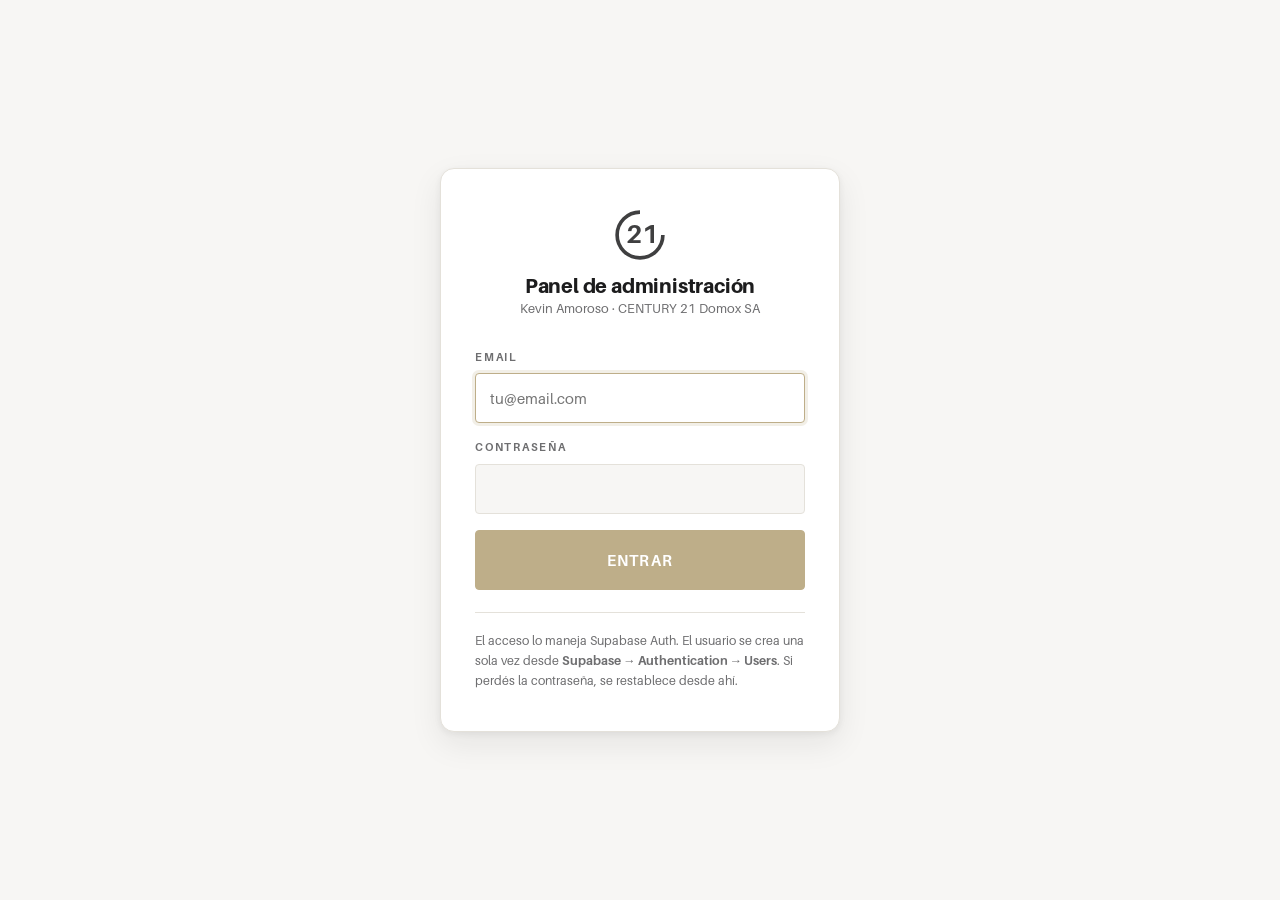
==== commit a3675639: "Administrar el catalogo desde el panel y medir con Supabase El panel /admin pasa a tener dos seccion" ====
--- a/admin.html
+++ b/admin.html
@@ -3,7 +3,7 @@
 <head>
 <meta charset="utf-8">
 <meta name="viewport" content="width=device-width, initial-scale=1">
-<title>Panel de métricas — Kevin Amoroso | CENTURY 21 Domox</title>
+<title>Panel — Kevin Amoroso | CENTURY 21 Domox</title>
 <meta name="robots" content="noindex, nofollow">
 <meta name="theme-color" content="#3F3F40">
 <link rel="icon" href="assets/img/isotipo.svg" type="image/svg+xml">
@@ -13,7 +13,7 @@
 <body class="admin">
 
 <!-- ================================================================ ACCESO -->
-<div class="acceso" id="acceso">
+<div class="acceso" id="acceso" hidden>
   <div class="acceso__caja">
     <div class="acceso__marca">
       <svg class="marca__sello" viewBox="0 0 100 100" aria-hidden="true">
@@ -21,29 +21,28 @@
         <text x="53" y="66" font-size="50" font-weight="700" fill="currentColor" text-anchor="middle">21</text>
       </svg>
       <div>
-        <h1>Panel de métricas</h1>
+        <h1>Panel de administración</h1>
         <p>Kevin Amoroso · CENTURY 21 Domox SA</p>
       </div>
     </div>
 
-    <form id="form-acceso" autocomplete="off">
+    <form id="form-acceso" autocomplete="on">
       <div class="campo">
-        <label for="usuario">Usuario</label>
-        <input id="usuario" name="usuario" type="text" required autocomplete="username">
+        <label for="usuario">Email</label>
+        <input id="usuario" name="email" type="email" required autocomplete="username" placeholder="tu@email.com">
       </div>
       <div class="campo">
         <label for="clave">Contraseña</label>
-        <input id="clave" name="clave" type="password" required autocomplete="current-password">
+        <input id="clave" name="password" type="password" required autocomplete="current-password">
       </div>
       <p class="acceso__error" id="acceso-error" hidden></p>
-      <button class="btn btn--bloque btn--grande" type="submit">Entrar</button>
+      <button class="btn btn--bloque btn--grande" type="submit" id="btn-entrar">Entrar</button>
     </form>
 
     <p class="acceso__nota">
-      <strong>Acceso provisorio.</strong> La verificación ocurre en el navegador, así que
-      sirve para que el panel no quede a la vista de cualquiera, pero no es una barrera
-      de seguridad real: quien mire el código de la página puede saltearla. Cuando
-      conectemos Supabase se reemplaza por autenticación de verdad.
+      El acceso lo maneja Supabase Auth. El usuario se crea una sola vez desde
+      <strong>Supabase → Authentication → Users</strong>. Si perdés la contraseña,
+      se restablece desde ahí.
     </p>
   </div>
 </div>
@@ -59,18 +58,16 @@
       </svg>
       <div class="panel__titulo">
         <span>CENTURY 21 Domox SA</span>
-        Panel de métricas
-      </div>
+        Panel de administración
+      </div>
+
+      <nav class="panel__tabs" aria-label="Secciones del panel">
+        <button type="button" class="panel__tab activo" data-vista="propiedades">Propiedades</button>
+        <button type="button" class="panel__tab" data-vista="metricas">Métricas</button>
+      </nav>
 
       <div class="panel__acciones">
-        <select id="rango" aria-label="Período">
-          <option value="7">Últimos 7 días</option>
-          <option value="30" selected>Últimos 30 días</option>
-          <option value="90">Últimos 90 días</option>
-          <option value="0">Todo el histórico</option>
-        </select>
-        <button class="btn btn--linea" type="button" id="btn-refrescar">Refrescar</button>
-        <button class="btn btn--linea" type="button" id="btn-csv">Exportar CSV</button>
+        <span class="panel__usuario" id="panel-usuario"></span>
         <button class="btn btn--oscuro" type="button" id="btn-salir">Salir</button>
       </div>
     </div>
@@ -80,45 +77,262 @@
 
     <div id="aviso-modo"></div>
 
-    <div class="panel__seccion" style="margin-top:26px">
-      <h2>Resumen del período</h2>
-      <div class="kpis" id="kpis"></div>
-    </div>
-
-    <div class="panel__seccion">
-      <h2>Visitas por día</h2>
-      <div class="grafico"><div id="grafico"></div></div>
-    </div>
-
-    <div class="panel__seccion">
-      <h2>Propiedades más vistas</h2>
-      <div class="tabla-caja" id="tabla-propiedades"></div>
-    </div>
-
-    <div class="panel__seccion">
-      <h2>Páginas más visitadas</h2>
-      <div class="tabla-caja" id="tabla-paginas"></div>
-    </div>
-
-    <div class="panel__seccion">
-      <h2>De dónde llegan</h2>
-      <div class="tabla-caja" id="tabla-origen"></div>
-    </div>
-
-    <div class="panel__seccion">
-      <h2>Últimos movimientos</h2>
-      <div class="tabla-caja" id="tabla-eventos"></div>
-    </div>
-
-    <div class="panel__pie">
-      <span id="pie-info">—</span>
-      <button class="btn btn--linea" type="button" id="btn-borrar" style="padding:8px 14px;font-size:11px">Borrar datos locales</button>
-    </div>
+    <!-- ========================================================= PROPIEDADES -->
+    <section class="vista" data-vista-panel="propiedades">
+
+      <div class="panel__seccion">
+        <div class="barra-herramientas">
+          <div class="barra-herramientas__filtros">
+            <input type="search" id="buscar-prop" placeholder="Buscar por título, referencia o dirección" aria-label="Buscar propiedades">
+            <select id="filtro-estado" aria-label="Filtrar por estado">
+              <option value="">Todos los estados</option>
+              <option value="disponible">Disponibles</option>
+              <option value="reservada">Reservadas</option>
+              <option value="vendida">Vendidas</option>
+              <option value="borrador">Borradores</option>
+            </select>
+          </div>
+          <div class="barra-herramientas__acciones">
+            <button class="btn btn--linea" type="button" id="btn-recargar-prop">Actualizar</button>
+            <button class="btn" type="button" id="btn-nueva">+ Nueva propiedad</button>
+          </div>
+        </div>
+
+        <div class="resumen-catalogo" id="resumen-catalogo"></div>
+        <div class="tabla-caja" id="tabla-propiedades-abm"></div>
+      </div>
+
+    </section>
+
+    <!-- ============================================================ MÉTRICAS -->
+    <section class="vista" data-vista-panel="metricas" hidden>
+
+      <div class="panel__seccion">
+        <div class="barra-herramientas">
+          <div class="barra-herramientas__filtros">
+            <select id="rango" aria-label="Período">
+              <option value="7">Últimos 7 días</option>
+              <option value="30" selected>Últimos 30 días</option>
+              <option value="90">Últimos 90 días</option>
+              <option value="0">Todo el histórico</option>
+            </select>
+          </div>
+          <div class="barra-herramientas__acciones">
+            <button class="btn btn--linea" type="button" id="btn-refrescar">Refrescar</button>
+            <button class="btn btn--linea" type="button" id="btn-csv">Exportar CSV</button>
+          </div>
+        </div>
+      </div>
+
+      <div class="panel__seccion">
+        <h2>Resumen del período</h2>
+        <div class="kpis" id="kpis"></div>
+      </div>
+
+      <div class="panel__seccion">
+        <h2>Visitas por día</h2>
+        <div class="grafico"><div id="grafico"></div></div>
+      </div>
+
+      <div class="panel__seccion">
+        <h2>Propiedades más vistas</h2>
+        <div class="tabla-caja" id="tabla-propiedades"></div>
+      </div>
+
+      <div class="panel__seccion">
+        <h2>Páginas más visitadas</h2>
+        <div class="tabla-caja" id="tabla-paginas"></div>
+      </div>
+
+      <div class="panel__seccion">
+        <h2>De dónde llegan</h2>
+        <div class="tabla-caja" id="tabla-origen"></div>
+      </div>
+
+      <div class="panel__seccion">
+        <h2>Últimos movimientos</h2>
+        <div class="tabla-caja" id="tabla-eventos"></div>
+      </div>
+
+      <div class="panel__pie">
+        <span id="pie-info">—</span>
+      </div>
+
+    </section>
 
   </div>
 </div>
 
+<!-- ====================================================== EDITOR DE FICHA -->
+<div class="editor" id="editor" hidden>
+  <div class="editor__fondo" data-cerrar-editor></div>
+
+  <form class="editor__caja" id="form-propiedad" autocomplete="off">
+    <header class="editor__cab">
+      <div>
+        <h2 id="editor-titulo">Nueva propiedad</h2>
+        <p id="editor-ref">—</p>
+      </div>
+      <button class="editor__cerrar" type="button" data-cerrar-editor aria-label="Cerrar">
+        <svg viewBox="0 0 24 24" fill="none" stroke="currentColor" stroke-width="2" stroke-linecap="round"><path d="M6 6l12 12M18 6 6 18"/></svg>
+      </button>
+    </header>
+
+    <div class="editor__cuerpo">
+
+      <!-- ---------------------------------------------------------- Fotos -->
+      <fieldset class="bloque">
+        <legend>Fotos</legend>
+        <p class="bloque__ayuda">La primera es la portada: es la que se ve en el catálogo y al compartir el link. Arrastrá las miniaturas para reordenarlas.</p>
+
+        <div class="soltar" id="soltar-fotos" tabindex="0" role="button" aria-label="Agregar fotos">
+          <svg viewBox="0 0 24 24" fill="none" stroke="currentColor" stroke-width="1.6" stroke-linecap="round" stroke-linejoin="round">
+            <path d="M4 8h3l1.6-2.4h6.8L17 8h3a1 1 0 0 1 1 1v9a1 1 0 0 1-1 1H4a1 1 0 0 1-1-1V9a1 1 0 0 1 1-1Z"/>
+            <circle cx="12" cy="13" r="3.4"/>
+          </svg>
+          <strong>Arrastrá las fotos acá o hacé clic para elegirlas</strong>
+          <span>JPG, PNG o WebP. Se achican solas antes de subirse.</span>
+          <input type="file" id="input-fotos" accept="image/*" multiple hidden>
+        </div>
+
+        <div class="fotos" id="fotos"></div>
+      </fieldset>
+
+      <!-- ------------------------------------------------- Datos generales -->
+      <fieldset class="bloque">
+        <legend>Datos principales</legend>
+        <div class="rejilla">
+          <div class="campo campo--ancho">
+            <label for="f-titulo">Título de la publicación *</label>
+            <input id="f-titulo" type="text" required maxlength="140" placeholder="Casa de 3 dormitorios en Barrio Norte">
+          </div>
+
+          <div class="campo">
+            <label for="f-tipo">Tipo *</label>
+            <select id="f-tipo" required></select>
+          </div>
+
+          <div class="campo">
+            <label for="f-zona">Zona / barrio *</label>
+            <select id="f-zona" required></select>
+          </div>
+
+          <div class="campo">
+            <label for="f-estado">Estado *</label>
+            <select id="f-estado" required>
+              <option value="disponible">Disponible</option>
+              <option value="reservada">Reservada</option>
+              <option value="vendida">Vendida</option>
+            </select>
+          </div>
+
+          <div class="campo">
+            <label for="f-direccion">Dirección</label>
+            <input id="f-direccion" type="text" maxlength="140" placeholder="Belgrano al 1200">
+          </div>
+
+          <div class="campo">
+            <label for="f-precio">Precio *</label>
+            <input id="f-precio" type="number" min="0" step="1000" required placeholder="150000">
+          </div>
+
+          <div class="campo">
+            <label for="f-moneda">Moneda</label>
+            <select id="f-moneda">
+              <option value="USD">Dólares (U$D)</option>
+              <option value="ARS">Pesos ($)</option>
+            </select>
+          </div>
+        </div>
+
+        <div class="interruptores">
+          <label class="interruptor">
+            <input type="checkbox" id="f-publicada" checked>
+            <span><strong>Publicada</strong>Visible en el sitio. Destildala para dejarla como borrador.</span>
+          </label>
+          <label class="interruptor">
+            <input type="checkbox" id="f-destacada">
+            <span><strong>Destacada</strong>Aparece en la portada, entre las seleccionadas.</span>
+          </label>
+          <label class="interruptor">
+            <input type="checkbox" id="f-nueva">
+            <span><strong>A estrenar</strong>Le pone la etiqueta en la tarjeta.</span>
+          </label>
+        </div>
+      </fieldset>
+
+      <!-- ------------------------------------------------------ Ambientes -->
+      <fieldset class="bloque">
+        <legend>Ambientes y superficies</legend>
+        <div class="rejilla rejilla--compacta">
+          <div class="campo">
+            <label for="f-dormitorios">Dormitorios</label>
+            <input id="f-dormitorios" type="number" min="0" max="30" value="0">
+          </div>
+          <div class="campo">
+            <label for="f-banos">Baños</label>
+            <input id="f-banos" type="number" min="0" max="30" value="0">
+          </div>
+          <div class="campo">
+            <label for="f-cocheras">Cocheras</label>
+            <input id="f-cocheras" type="number" min="0" max="30" value="0">
+          </div>
+          <div class="campo">
+            <label for="f-m2">Cubierta (m²)</label>
+            <input id="f-m2" type="number" min="0" value="0">
+          </div>
+          <div class="campo">
+            <label for="f-m2t">Terreno (m²)</label>
+            <input id="f-m2t" type="number" min="0" value="0">
+          </div>
+          <div class="campo">
+            <label for="f-antiguedad">Antigüedad (años)</label>
+            <input id="f-antiguedad" type="number" min="0" max="200" value="0">
+          </div>
+        </div>
+      </fieldset>
+
+      <!-- --------------------------------------------------------- Textos -->
+      <fieldset class="bloque">
+        <legend>Textos</legend>
+        <div class="campo">
+          <label for="f-resumen">Resumen <small>Una línea: es lo que se lee en la tarjeta y en Google.</small></label>
+          <input id="f-resumen" type="text" maxlength="200" placeholder="Casa en dos plantas con patio y quincho, a tres cuadras del centro.">
+        </div>
+        <div class="campo">
+          <label for="f-descripcion">Descripción <small>Dejá un renglón en blanco entre párrafos.</small></label>
+          <textarea id="f-descripcion" rows="7" placeholder="Primer párrafo.&#10;&#10;Segundo párrafo."></textarea>
+        </div>
+        <div class="rejilla">
+          <div class="campo">
+            <label for="f-amenities">Características <small>Separadas por coma.</small></label>
+            <input id="f-amenities" type="text" placeholder="Pileta, Quincho, Parrilla">
+          </div>
+          <div class="campo">
+            <label for="f-servicios">Servicios <small>Separados por coma.</small></label>
+            <input id="f-servicios" type="text" placeholder="Agua corriente, Gas natural, Cloacas">
+          </div>
+        </div>
+      </fieldset>
+
+    </div>
+
+    <footer class="editor__pie">
+      <p class="editor__error" id="editor-error" hidden></p>
+      <div class="editor__pie-acciones">
+        <button class="btn btn--linea btn--peligro" type="button" id="btn-borrar-prop" hidden>Eliminar</button>
+        <button class="btn btn--linea" type="button" data-cerrar-editor>Cancelar</button>
+        <button class="btn" type="submit" id="btn-guardar">Guardar</button>
+      </div>
+    </footer>
+  </form>
+</div>
+
+<div class="aviso-flotante" id="aviso-flotante" hidden></div>
+
+<script src="assets/js/supabase.js"></script>
 <script src="assets/js/analytics.js"></script>
+<script src="assets/js/data.js"></script>
 <script src="assets/js/admin.js"></script>
 </body>
 </html>
--- a/assets/css/styles.css
+++ b/assets/css/styles.css
@@ -170,6 +170,13 @@
 .hero { position: relative; min-height: min(92vh, 860px); display: flex; align-items: center; padding-top: var(--header-h); overflow: hidden; }
 .hero__fondo { position: absolute; inset: 0; z-index: -2; }
 .hero__fondo img { width: 100%; height: 100%; object-fit: cover; }
+/* Video de fondo: entra por encima de la foto una vez que arrancó a reproducirse,
+   así nunca se ve un rectángulo negro mientras carga. */
+.hero__video {
+  position: absolute; inset: 0; width: 100%; height: 100%; object-fit: cover;
+  opacity: 0; transition: opacity .9s var(--ease); pointer-events: none;
+}
+.hero__video.visible { opacity: 1; }
 .hero::after {
   content: ""; position: absolute; inset: 0; z-index: -1;
   background: linear-gradient(100deg, rgba(28,28,29,.86) 0%, rgba(28,28,29,.68) 42%, rgba(28,28,29,.30) 100%);
--- a/assets/css/admin.css
+++ b/assets/css/admin.css
@@ -141,10 +141,226 @@
   font-size: 13px; color: var(--gris-claro); display: flex; justify-content: space-between; gap: 16px; flex-wrap: wrap;
 }
 
+/* ==========================================================================
+   Pestañas del panel
+   ========================================================================== */
+.panel__tabs { display: flex; gap: 4px; background: var(--hueso); border: 1px solid var(--linea); border-radius: 999px; padding: 4px; }
+.panel__tab {
+  border: 0; background: transparent; cursor: pointer; font: inherit;
+  padding: 9px 20px; border-radius: 999px; font-size: 13px; font-weight: 600; color: var(--gris);
+  transition: background .25s var(--ease), color .25s var(--ease);
+}
+.panel__tab:hover { color: var(--tinta); }
+.panel__tab.activo { background: var(--grafito); color: #fff; }
+.panel__usuario { font-size: 12.5px; color: var(--gris); }
+
+/* ==========================================================================
+   Barra de herramientas
+   ========================================================================== */
+.barra-herramientas {
+  display: flex; gap: 14px; flex-wrap: wrap; align-items: center; justify-content: space-between;
+}
+.barra-herramientas__filtros { display: flex; gap: 10px; flex-wrap: wrap; flex: 1; min-width: 240px; }
+.barra-herramientas__acciones { display: flex; gap: 10px; flex-wrap: wrap; }
+.barra-herramientas input[type="search"] {
+  flex: 1; min-width: 200px; padding: 11px 14px; background: #fff;
+  border: 1px solid var(--linea); border-radius: var(--radio); font-size: 14px; color: var(--tinta);
+}
+.barra-herramientas select { padding: 11px 34px 11px 12px; font-size: 14px; background-color: #fff; }
+.barra-herramientas .btn { padding: 11px 20px; font-size: 12px; }
+
+/* ---------- Resumen del catálogo ---------- */
+.resumen-catalogo { display: flex; gap: 30px; flex-wrap: wrap; margin: 24px 0 18px; }
+.resumen-catalogo__dato strong {
+  display: block; font-size: 26px; font-weight: 800; color: var(--tinta);
+  line-height: 1; font-variant-numeric: tabular-nums;
+}
+.resumen-catalogo__dato span {
+  font-size: 11px; letter-spacing: .13em; text-transform: uppercase; color: var(--gris);
+}
+.resumen-catalogo__dato--aviso strong { color: var(--oro-osc); }
+
+/* ==========================================================================
+   Tabla de administración
+   ========================================================================== */
+table.tabla--abm { min-width: 760px; }
+table.tabla--abm td { vertical-align: middle; }
+.fila--borrador td { background: repeating-linear-gradient(45deg, transparent, transparent 9px, rgba(190,174,137,.07) 9px, rgba(190,174,137,.07) 18px); }
+
+.celda-prop { display: flex; align-items: center; gap: 14px; }
+.celda-prop img {
+  width: 68px; height: 50px; object-fit: cover; border-radius: var(--radio);
+  border: 1px solid var(--linea); background: var(--hueso); flex: none;
+}
+.celda-prop strong { display: block; font-size: 14.5px; color: var(--tinta); line-height: 1.35; }
+.celda-prop .ref { display: block; margin-top: 3px; }
+table.tabla .ref { display: block; }
+
+td.acciones, th.acciones { text-align: right; white-space: nowrap; }
+.mini {
+  display: inline-block; border: 1px solid var(--linea); background: #fff; cursor: pointer;
+  font: inherit; font-size: 12px; font-weight: 600; color: var(--grafito);
+  padding: 7px 12px; border-radius: var(--radio); margin-left: 6px; text-decoration: none;
+  transition: background .2s var(--ease), color .2s var(--ease), border-color .2s var(--ease);
+}
+.mini:hover { background: var(--grafito); color: #fff; border-color: var(--grafito); }
+.mini:disabled { opacity: .5; cursor: default; }
+
+.pastilla--ok       { background: #E4F7EA; color: #1B7A42; }
+.pastilla--aviso    { background: #FDF3E2; color: #96682A; }
+.pastilla--gris     { background: #EDEDEE; color: #5F5F61; }
+.pastilla--oro      { background: var(--oro-tinte); color: var(--oro-osc); }
+.pastilla--borrador { background: #EDEDEE; color: #5F5F61; }
+table.tabla td .pastilla + .pastilla { margin-left: 5px; }
+
+.tabla-vacia--grande { padding: 70px 24px; display: grid; justify-items: center; gap: 6px; }
+.tabla-vacia--grande svg { width: 42px; height: 42px; color: var(--oro); margin-bottom: 10px; }
+.tabla-vacia--grande h3 { font-size: 19px; color: var(--tinta); }
+.tabla-vacia--grande p { max-width: 42ch; }
+.tabla-vacia--grande .btn { margin-top: 16px; }
+
+/* ==========================================================================
+   Editor de ficha
+   ========================================================================== */
+.editor { position: fixed; inset: 0; z-index: 60; display: flex; justify-content: flex-end; }
+.editor[hidden] { display: none; }
+.editor__fondo { position: absolute; inset: 0; background: rgba(28,28,29,.5); backdrop-filter: blur(2px); animation: aparecer .25s var(--ease); }
+.editor__caja {
+  position: relative; width: min(860px, 100%); background: var(--hueso);
+  display: flex; flex-direction: column; box-shadow: var(--sombra-l);
+  animation: entrar-lado .32s var(--ease);
+}
+@keyframes aparecer { from { opacity: 0; } }
+@keyframes entrar-lado { from { transform: translateX(40px); opacity: 0; } }
+
+.editor__cab {
+  display: flex; align-items: flex-start; gap: 16px; padding: 24px 30px;
+  background: #fff; border-bottom: 1px solid var(--linea);
+}
+.editor__cab h2 { font-size: 20px; letter-spacing: -.01em; }
+.editor__cab p { margin-top: 4px; font-size: 12px; letter-spacing: .12em; text-transform: uppercase; color: var(--oro-osc); font-weight: 600; }
+.editor__cerrar {
+  margin-left: auto; border: 1px solid var(--linea); background: #fff; border-radius: 50%;
+  width: 38px; height: 38px; display: grid; place-items: center; cursor: pointer; color: var(--grafito); flex: none;
+  transition: background .2s var(--ease), color .2s var(--ease);
+}
+.editor__cerrar:hover { background: var(--grafito); color: #fff; }
+.editor__cerrar svg { width: 17px; height: 17px; }
+
+.editor__cuerpo { flex: 1; overflow-y: auto; padding: 26px 30px 40px; }
+
+.bloque { border: 1px solid var(--linea); background: #fff; border-radius: var(--radio-md); padding: 24px; margin-bottom: 20px; }
+.bloque legend {
+  font-size: 11px; font-weight: 700; letter-spacing: .16em; text-transform: uppercase;
+  color: var(--oro-osc); padding: 0 10px; margin-left: -10px;
+}
+.bloque__ayuda { font-size: 13px; color: var(--gris); margin-bottom: 16px; line-height: 1.55; }
+
+.rejilla { display: grid; grid-template-columns: repeat(2, 1fr); gap: 16px; }
+.rejilla--compacta { grid-template-columns: repeat(3, 1fr); }
+.campo--ancho { grid-column: 1 / -1; }
+.editor .campo > label small { display: block; margin-top: 3px; font-size: 11px; font-weight: 400; letter-spacing: 0; text-transform: none; color: var(--gris-claro); }
+.editor textarea { resize: vertical; min-height: 120px; line-height: 1.6; font-family: inherit; }
+
+/* ---------- Interruptores ---------- */
+.interruptores { display: grid; gap: 10px; margin-top: 20px; padding-top: 20px; border-top: 1px solid var(--linea); }
+.interruptor { display: flex; gap: 12px; align-items: flex-start; cursor: pointer; }
+.interruptor input { margin-top: 3px; width: 17px; height: 17px; accent-color: var(--oro-osc); flex: none; }
+.interruptor span { font-size: 13px; color: var(--gris); line-height: 1.5; }
+.interruptor strong { display: block; font-size: 14px; color: var(--tinta); font-weight: 600; }
+
+/* ---------- Zona para soltar fotos ---------- */
+.soltar {
+  display: grid; justify-items: center; gap: 5px; text-align: center; cursor: pointer;
+  padding: 30px 20px; border: 2px dashed var(--linea); border-radius: var(--radio-md);
+  background: var(--hueso); transition: border-color .2s var(--ease), background .2s var(--ease);
+}
+.soltar:hover, .soltar:focus-visible, .soltar--activo { border-color: var(--oro); background: var(--oro-tinte); outline: none; }
+.soltar svg { width: 28px; height: 28px; color: var(--oro-osc); }
+.soltar strong { font-size: 14px; color: var(--tinta); }
+.soltar span { font-size: 12.5px; color: var(--gris-claro); }
+
+/* ---------- Grilla de fotos ---------- */
+.fotos { display: grid; grid-template-columns: repeat(auto-fill, minmax(130px, 1fr)); gap: 12px; margin-top: 16px; }
+.fotos__vacio, .fotos__progreso { grid-column: 1 / -1; font-size: 13px; color: var(--gris-claro); text-align: center; padding: 10px; }
+.fotos__progreso { color: var(--oro-osc); font-weight: 600; }
+
+.foto {
+  position: relative; aspect-ratio: 4 / 3; border-radius: var(--radio); overflow: hidden;
+  border: 1px solid var(--linea); background: var(--hueso); cursor: grab;
+}
+.foto img { width: 100%; height: 100%; object-fit: cover; display: block; pointer-events: none; }
+.foto--portada { border-color: var(--oro); box-shadow: 0 0 0 2px var(--oro-tinte); }
+.foto figcaption {
+  position: absolute; left: 6px; bottom: 6px; background: var(--oro-osc); color: #fff;
+  font-size: 10px; font-weight: 700; letter-spacing: .1em; text-transform: uppercase;
+  padding: 3px 8px; border-radius: 999px;
+}
+.foto--arrastrando { opacity: .4; }
+.foto--destino { border-color: var(--oro); box-shadow: 0 0 0 3px var(--oro-claro); }
+
+.foto__acciones { position: absolute; top: 6px; right: 6px; display: flex; gap: 4px; opacity: 0; transition: opacity .2s var(--ease); }
+.foto:hover .foto__acciones, .foto:focus-within .foto__acciones { opacity: 1; }
+.foto__btn {
+  width: 26px; height: 26px; border: 0; border-radius: 50%; cursor: pointer;
+  background: rgba(28,28,29,.72); color: #fff; font-size: 14px; line-height: 1;
+  display: grid; place-items: center; backdrop-filter: blur(4px);
+}
+.foto__btn:hover { background: var(--tinta); }
+.foto__btn--quitar:hover { background: #B3261E; }
+
+/* ---------- Pie del editor ---------- */
+.editor__pie {
+  background: #fff; border-top: 1px solid var(--linea); padding: 18px 30px;
+  display: flex; align-items: center; gap: 16px; flex-wrap: wrap;
+}
+.editor__pie-acciones { margin-left: auto; display: flex; gap: 10px; flex-wrap: wrap; }
+.editor__error {
+  font-size: 13.5px; color: #B3261E; background: #FDECEA; border: 1px solid #F5C6C2;
+  border-radius: var(--radio); padding: 10px 14px; flex: 1; min-width: 220px;
+}
+.editor__error[hidden] { display: none; }
+.btn--peligro { --btn-fg: #B3261E; --btn-bd: #F5C6C2; }
+.btn--peligro:hover { --btn-bg: #B3261E; --btn-fg: #fff; --btn-bd: #B3261E; }
+
+/* ==========================================================================
+   Aviso flotante
+   ========================================================================== */
+.aviso-flotante {
+  position: fixed; left: 50%; bottom: 26px; transform: translateX(-50%); z-index: 80;
+  background: var(--grafito); color: #fff; font-size: 14px; font-weight: 600;
+  padding: 14px 24px; border-radius: 999px; box-shadow: var(--sombra-l);
+  max-width: min(560px, calc(100vw - 32px)); text-align: center;
+  animation: subir-aviso .3s var(--ease);
+}
+.aviso-flotante[hidden] { display: none; }
+.aviso-flotante--error { background: #B3261E; }
+@keyframes subir-aviso { from { transform: translate(-50%, 14px); opacity: 0; } }
+
+/* ==========================================================================
+   Adaptación a pantallas chicas
+   ========================================================================== */
+@media (max-width: 900px) {
+  .panel__barra .contenedor { row-gap: 12px; }
+  .panel__tabs { order: 3; width: 100%; }
+  .panel__tab { flex: 1; }
+  .editor__caja { width: 100%; }
+  .rejilla, .rejilla--compacta { grid-template-columns: repeat(2, 1fr); }
+}
+
 @media (max-width: 620px) {
   .panel__barra .contenedor { padding-block: 12px; }
   .panel__acciones { width: 100%; }
   .panel__acciones select, .panel__acciones .btn { flex: 1; }
+  .panel__usuario { flex: 1; }
   .kpi strong { font-size: 28px; }
   .grafico { padding: 18px; }
-}
+  .barra-herramientas__acciones { width: 100%; }
+  .barra-herramientas__acciones .btn { flex: 1; }
+  .resumen-catalogo { gap: 20px; }
+  .editor__cab, .editor__cuerpo, .editor__pie { padding-inline: 18px; }
+  .bloque { padding: 18px; }
+  .rejilla, .rejilla--compacta { grid-template-columns: 1fr; }
+  .editor__pie-acciones { width: 100%; }
+  .editor__pie-acciones .btn { flex: 1; }
+}
